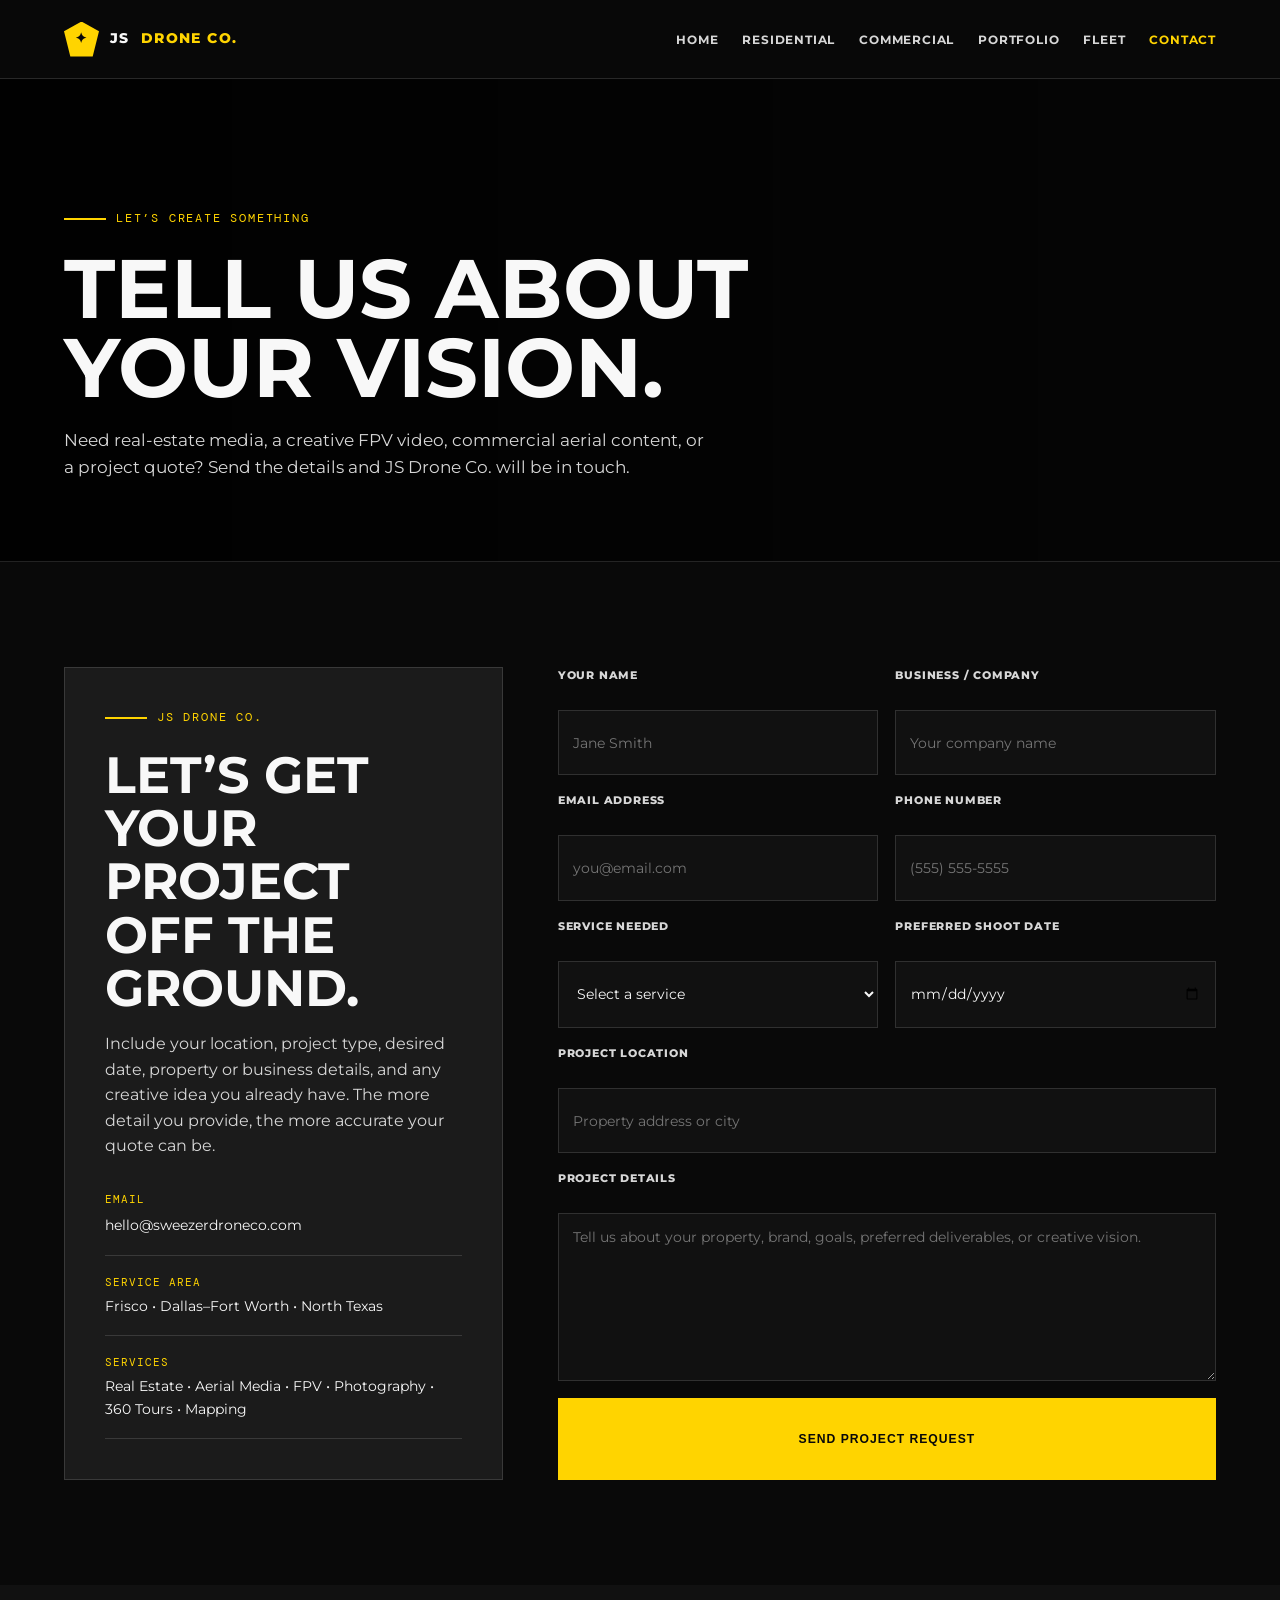
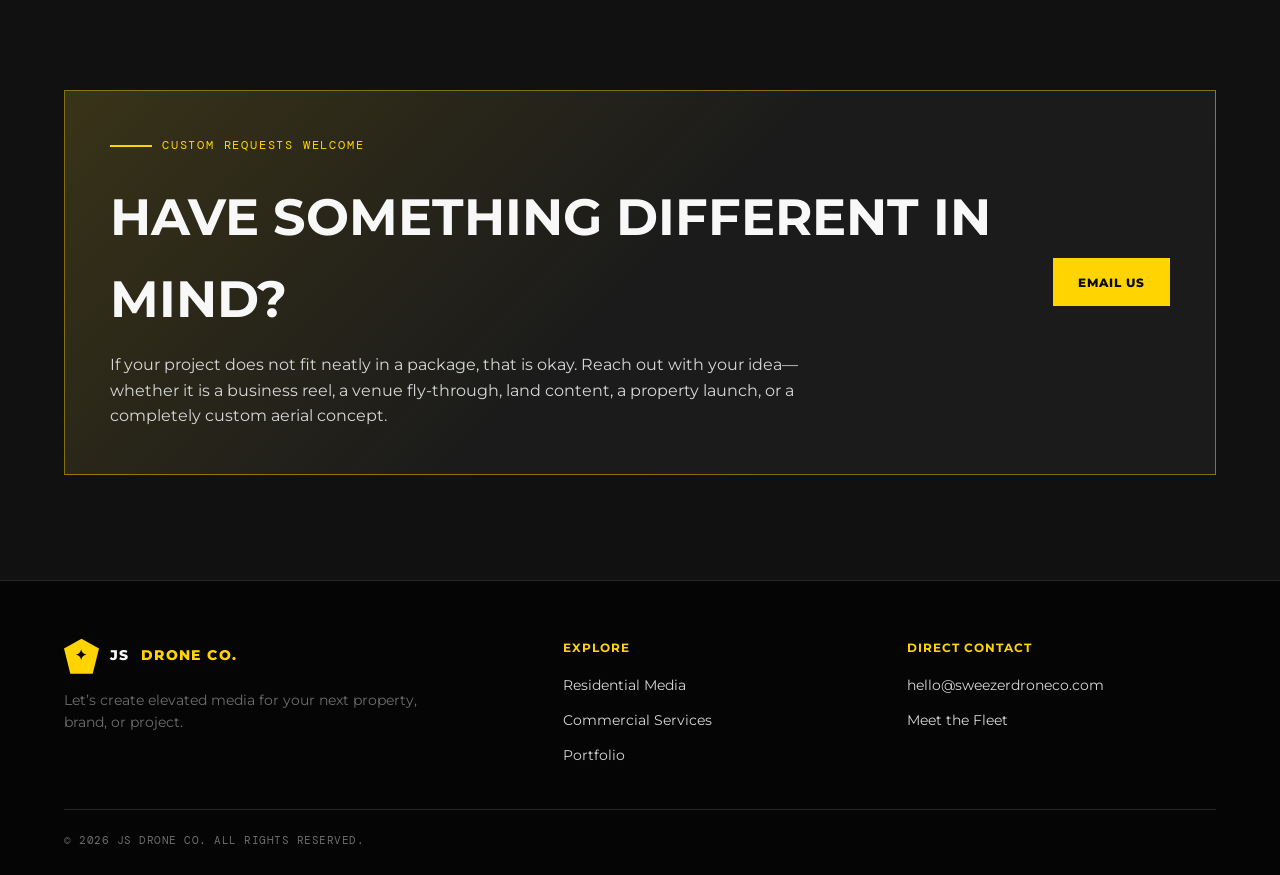
==== contact.html @ fb0ce666 "Add files via upload" ====
<!DOCTYPE html>
<html lang="en">
<head>
  <meta charset="UTF-8">
  <meta name="viewport" content="width=device-width, initial-scale=1.0">
  <title>Contact | JS Drone Co.</title>
  <link rel="stylesheet" href="style.css">
</head>

<body>
  <nav class="navbar">
    <div class="container nav-inner">
      <a href="index.html" class="logo">
        <div class="logo-icon">✦</div>
        JS <span>Drone Co.</span>
      </a>

      <button class="menu-toggle" onclick="toggleMenu()">☰</button>

      <ul class="nav-links" id="navLinks">
        <li><a href="index.html">Home</a></li>
        <li><a href="residential.html">Residential</a></li>
        <li><a href="commercial.html">Commercial</a></li>
        <li><a href="portfolio.html">Portfolio</a></li>
        <li><a href="fleet.html">Fleet</a></li>
        <li><a class="active" href="contact.html">Contact</a></li>
      </ul>
    </div>
  </nav>

  <header class="page-hero">
    <div class="container">
      <div class="eyebrow">Let’s Create Something</div>
      <h1>Tell us about your vision.</h1>
      <p>
        Need real-estate media, a creative FPV video, commercial aerial content,
        or a project quote? Send the details and JS Drone Co. will be in touch.
      </p>
    </div>
  </header>

  <section class="content-section">
    <div class="container contact-layout">
      <aside class="contact-panel">
        <div class="eyebrow">JS Drone Co.</div>
        <h2>Let’s get your project off the ground.</h2>

        <p>
          Include your location, project type, desired date, property or business
          details, and any creative idea you already have. The more detail you
          provide, the more accurate your quote can be.
        </p>

        <div class="contact-details">
          <div class="contact-detail">
            <span>Email</span>
            <a href="mailto:hello@sweezerdroneco.com">hello@sweezerdroneco.com</a>
          </div>

          <div class="contact-detail">
            <span>Service Area</span>
            <p>Frisco • Dallas–Fort Worth • North Texas</p>
          </div>

          <div class="contact-detail">
            <span>Services</span>
            <p>Real Estate • Aerial Media • FPV • Photography • 360 Tours • Mapping</p>
          </div>
        </div>
      </aside>

      <form class="contact-form" action="#" method="post">
        <div class="form-row">
          <div class="form-group">
            <label for="name">Your Name</label>
            <input type="text" id="name" name="name" placeholder="Jane Smith" required>
          </div>

          <div class="form-group">
            <label for="business">Business / Company</label>
            <input type="text" id="business" name="business" placeholder="Your company name">
          </div>
        </div>

        <div class="form-row">
          <div class="form-group">
            <label for="email">Email Address</label>
            <input type="email" id="email" name="email" placeholder="you@email.com" required>
          </div>

          <div class="form-group">
            <label for="phone">Phone Number</label>
            <input type="tel" id="phone" name="phone" placeholder="(555) 555-5555">
          </div>
        </div>

        <div class="form-row">
          <div class="form-group">
            <label for="service">Service Needed</label>
            <select id="service" name="service">
              <option value="">Select a service</option>
              <option>Residential Real Estate Media</option>
              <option>Aerial Photography</option>
              <option>Aerial Video</option>
              <option>FPV Creative Video</option>
              <option>360° Virtual Tour</option>
              <option>Commercial Media</option>
              <option>Orthomosaic Mapping</option>
              <option>Other / Custom Project</option>
            </select>
          </div>

          <div class="form-group">
            <label for="date">Preferred Shoot Date</label>
            <input type="date" id="date" name="date">
          </div>
        </div>

        <div class="form-group">
          <label for="location">Project Location</label>
          <input type="text" id="location" name="location" placeholder="Property address or city">
        </div>

        <div class="form-group">
          <label for="message">Project Details</label>
          <textarea id="message" name="message" placeholder="Tell us about your property, brand, goals, preferred deliverables, or creative vision." required></textarea>
        </div>

        <button type="submit" class="btn">Send Project Request</button>
      </form>
    </div>
  </section>

  <section class="content-section dark-section">
    <div class="container">
      <div class="coming-soon">
        <div>
          <div class="eyebrow">Custom Requests Welcome</div>
          <h2>Have something different in mind?</h2>
          <p>
            If your project does not fit neatly in a package, that is okay.
            Reach out with your idea—whether it is a business reel, a venue
            fly-through, land content, a property launch, or a completely
            custom aerial concept.
          </p>
        </div>

        <a href="mailto:hello@sweezerdroneco.com" class="btn">Email Us</a>
      </div>
    </div>
  </section>

  <footer class="footer">
    <div class="container footer-grid">
      <div>
        <a href="index.html" class="logo">
          <div class="logo-icon">✦</div>
          JS <span>Drone Co.</span>
        </a>
        <p>Let’s create elevated media for your next property, brand, or project.</p>
      </div>

      <div>
        <h4>Explore</h4>
        <ul class="footer-links">
          <li><a href="residential.html">Residential Media</a></li>
          <li><a href="commercial.html">Commercial Services</a></li>
          <li><a href="portfolio.html">Portfolio</a></li>
        </ul>
      </div>

      <div>
        <h4>Direct Contact</h4>
        <ul class="footer-links">
          <li><a href="mailto:hello@sweezerdroneco.com">hello@sweezerdroneco.com</a></li>
          <li><a href="fleet.html">Meet the Fleet</a></li>
        </ul>
      </div>
    </div>

    <div class="container copyright">© 2026 JS Drone Co. All Rights Reserved.</div>
  </footer>

  <script>
    function toggleMenu() {
      document.getElementById("navLinks").classList.toggle("open");
    }
  </script>
</body>
</html>
---- style.css ----
@import url("https://fonts.googleapis.com/css2?family=DM+Mono:wght@400;500&family=Montserrat:wght@400;500;600;700;800;900&display=swap");

:root {
  --black: #090909;
  --dark: #111111;
  --charcoal: #1b1b1b;
  --gray: #6d6d6d;
  --light-gray: #d7d7d7;
  --white: #f8f8f8;
  --yellow: #ffd400;
  --yellow-dark: #e4bb00;
  --border: rgba(255, 255, 255, 0.13);
}

* {
  margin: 0;
  padding: 0;
  box-sizing: border-box;
}

html {
  scroll-behavior: smooth;
}

body {
  background: var(--black);
  color: var(--white);
  font-family: "Montserrat", Arial, sans-serif;
  line-height: 1.6;
}

a {
  color: inherit;
  text-decoration: none;
}

img {
  display: block;
  width: 100%;
}

.container {
  width: min(1160px, 90%);
  margin: 0 auto;
}

/* NAVIGATION */

.navbar {
  position: sticky;
  top: 0;
  z-index: 1000;
  background: rgba(9, 9, 9, 0.94);
  border-bottom: 1px solid var(--border);
  backdrop-filter: blur(12px);
}

.nav-inner {
  min-height: 78px;
  display: flex;
  align-items: center;
  justify-content: space-between;
  gap: 24px;
}

.logo {
  display: flex;
  align-items: center;
  gap: 11px;
  font-size: 0.85rem;
  font-weight: 800;
  letter-spacing: 1.4px;
  text-transform: uppercase;
}

.logo-icon {
  width: 35px;
  height: 35px;
  display: grid;
  place-items: center;
  color: var(--black);
  background: var(--yellow);
  clip-path: polygon(50% 0%, 100% 28%, 82% 100%, 18% 100%, 0% 28%);
}

.logo span {
  color: var(--yellow);
}

.nav-links {
  display: flex;
  align-items: center;
  gap: 24px;
  list-style: none;
}

.nav-links a {
  color: var(--light-gray);
  font-size: 0.76rem;
  font-weight: 700;
  letter-spacing: 0.8px;
  text-transform: uppercase;
  transition: color 0.2s ease;
}

.nav-links a:hover,
.nav-links a.active {
  color: var(--yellow);
}

.menu-toggle {
  display: none;
  color: var(--white);
  background: transparent;
  border: 0;
  font-size: 1.5rem;
  cursor: pointer;
}

/* BUTTONS */

.btn {
  display: inline-flex;
  align-items: center;
  justify-content: center;
  min-height: 48px;
  padding: 0 24px;
  font-size: 0.76rem;
  font-weight: 800;
  letter-spacing: 1px;
  text-transform: uppercase;
  border: 1px solid var(--yellow);
  background: var(--yellow);
  color: var(--black);
  transition: transform 0.2s ease, background 0.2s ease, color 0.2s ease;
}

.btn:hover {
  transform: translateY(-3px);
  background: transparent;
  color: var(--yellow);
}

.btn-outline {
  background: transparent;
  color: var(--white);
  border-color: var(--border);
}

.btn-outline:hover {
  border-color: var(--yellow);
  color: var(--yellow);
}

/* HERO */

.hero {
  position: relative;
  min-height: 780px;
  display: grid;
  place-items: center;
  overflow: hidden;
  background:
    linear-gradient(90deg, rgba(0, 0, 0, 0.9), rgba(0, 0, 0, 0.35)),
    url("https://images.unsplash.com/photo-1506947411487-a56738267384?auto=format&fit=crop&w=1800&q=85")
    center/cover;
}

.hero::after {
  content: "";
  position: absolute;
  inset: 0;
  opacity: 0.28;
  pointer-events: none;
  background-image:
    linear-gradient(rgba(255, 212, 0, 0.12) 1px, transparent 1px),
    linear-gradient(90deg, rgba(255, 212, 0, 0.12) 1px, transparent 1px);
  background-size: 65px 65px;
}

.hero-content {
  position: relative;
  z-index: 1;
  width: min(1160px, 90%);
  padding: 130px 0;
}

.eyebrow {
  display: flex;
  align-items: center;
  gap: 10px;
  margin-bottom: 20px;
  color: var(--yellow);
  font-family: "DM Mono", monospace;
  font-size: 0.78rem;
  letter-spacing: 1.8px;
  text-transform: uppercase;
}

.eyebrow::before {
  content: "";
  display: block;
  width: 42px;
  height: 2px;
  background: var(--yellow);
}

.hero h1 {
  max-width: 850px;
  font-size: clamp(3rem, 8vw, 7rem);
  line-height: 0.95;
  text-transform: uppercase;
  letter-spacing: -3px;
}

.hero h1 span {
  color: var(--yellow);
}

.hero p {
  max-width: 610px;
  margin: 25px 0 32px;
  color: var(--light-gray);
  font-size: 1.05rem;
}

.hero-actions {
  display: flex;
  flex-wrap: wrap;
  gap: 14px;
}

/* WELCOME SECTION */

.welcome-section {
  padding: 115px 0;
  background: var(--dark);
}

.section-heading {
  max-width: 760px;
  margin-bottom: 46px;
}

.section-heading h2 {
  margin-top: 12px;
  font-size: clamp(2rem, 4.8vw, 4rem);
  line-height: 1;
  text-transform: uppercase;
}

.section-heading p {
  margin-top: 18px;
  color: var(--light-gray);
}

.choice-grid {
  display: grid;
  grid-template-columns: repeat(3, 1fr);
  gap: 18px;
}

.choice-card {
  position: relative;
  min-height: 440px;
  display: flex;
  align-items: end;
  padding: 30px;
  overflow: hidden;
  border: 1px solid var(--border);
  background: var(--charcoal);
}

.choice-card::before {
  content: "";
  position: absolute;
  inset: 0;
  background-position: center;
  background-size: cover;
  filter: grayscale(100%);
  opacity: 0.45;
  transition: transform 0.45s ease, filter 0.45s ease, opacity 0.45s ease;
}

.choice-card:hover::before {
  transform: scale(1.08);
  filter: grayscale(0%);
  opacity: 0.58;
}

.choice-card:nth-child(1)::before {
  background-image: url("https://images.unsplash.com/photo-1600585154340-be6161a56a0c?auto=format&fit=crop&w=1000&q=80");
}

.choice-card:nth-child(2)::before {
  background-image: url("https://images.unsplash.com/photo-1486406146926-c627a92ad1ab?auto=format&fit=crop&w=1000&q=80");
}

.choice-card:nth-child(3)::before {
  background-image: url("https://images.unsplash.com/photo-1500534314209-a25ddb2bd429?auto=format&fit=crop&w=1000&q=80");
}

.choice-card::after {
  content: "";
  position: absolute;
  inset: 0;
  background: linear-gradient(0deg, rgba(0, 0, 0, 0.96), rgba(0, 0, 0, 0.08));
}

.choice-content {
  position: relative;
  z-index: 1;
}

.choice-number {
  display: block;
  margin-bottom: 18px;
  color: var(--yellow);
  font-family: "DM Mono", monospace;
  font-size: 0.75rem;
}

.choice-card h3 {
  margin-bottom: 12px;
  font-size: 1.65rem;
  text-transform: uppercase;
}

.choice-card p {
  margin-bottom: 20px;
  color: var(--light-gray);
  font-size: 0.9rem;
}

/* STATS */

.stats {
  border-top: 1px solid var(--border);
  border-bottom: 1px solid var(--border);
  background: var(--black);
}

.stats-grid {
  display: grid;
  grid-template-columns: repeat(4, 1fr);
}

.stat {
  padding: 38px 26px;
  border-right: 1px solid var(--border);
}

.stat:last-child {
  border-right: 0;
}

.stat strong {
  display: block;
  color: var(--yellow);
  font-size: 2rem;
}

.stat span {
  color: var(--light-gray);
  font-size: 0.75rem;
  font-weight: 700;
  letter-spacing: 1px;
  text-transform: uppercase;
}

/* PAGE HERO */

.page-hero {
  position: relative;
  padding: 130px 0 80px;
  overflow: hidden;
  border-bottom: 1px solid var(--border);
  background:
    linear-gradient(90deg, rgba(0, 0, 0, 0.93), rgba(0, 0, 0, 0.4)),
    url("https://images.unsplash.com/photo-1506947411487-a56738267384?auto=format&fit=crop&w=1800&q=85")
    center/cover;
}

.page-hero.residential-hero {
  background:
    linear-gradient(90deg, rgba(0, 0, 0, 0.92), rgba(0, 0, 0, 0.35)),
    url("https://images.unsplash.com/photo-1600585154340-be6161a56a0c?auto=format&fit=crop&w=1800&q=85")
    center/cover;
}

.page-hero.commercial-hero {
  background:
    linear-gradient(90deg, rgba(0, 0, 0, 0.92), rgba(0, 0, 0, 0.35)),
    url("https://images.unsplash.com/photo-1486406146926-c627a92ad1ab?auto=format&fit=crop&w=1800&q=85")
    center/cover;
}

.page-hero.fleet-hero {
  background:
    linear-gradient(90deg, rgba(0, 0, 0, 0.92), rgba(0, 0, 0, 0.35)),
    url("https://images.unsplash.com/photo-1473968512647-3e447244af8f?auto=format&fit=crop&w=1800&q=85")
    center/cover;
}

.page-hero h1 {
  max-width: 800px;
  margin-top: 15px;
  font-size: clamp(3rem, 6.5vw, 6rem);
  line-height: 0.95;
  text-transform: uppercase;
}

.page-hero p {
  max-width: 650px;
  margin-top: 20px;
  color: var(--light-gray);
  font-size: 1.05rem;
}

/* SERVICE CONTENT */

.content-section {
  padding: 105px 0;
}

.dark-section {
  background: var(--dark);
}

.service-grid {
  display: grid;
  grid-template-columns: 0.8fr 1.2fr;
  gap: 70px;
  align-items: start;
}

.service-grid h2,
.contact-panel h2 {
  margin-top: 12px;
  font-size: clamp(2rem, 4vw, 3.6rem);
  line-height: 1.04;
  text-transform: uppercase;
}

.service-grid p {
  color: var(--light-gray);
  margin-bottom: 20px;
}

.service-list {
  display: grid;
  gap: 14px;
  list-style: none;
}

.service-list li {
  padding: 17px 18px;
  border-left: 3px solid var(--yellow);
  background: var(--charcoal);
  color: var(--white);
  font-size: 0.92rem;
}

.service-list li span {
  display: block;
  margin-top: 3px;
  color: var(--gray);
  font-size: 0.8rem;
}

/* PORTFOLIO */

.portfolio-grid {
  display: grid;
  grid-template-columns: repeat(12, 1fr);
  grid-auto-rows: 245px;
  gap: 16px;
}

.portfolio-item {
  position: relative;
  overflow: hidden;
  border: 1px solid var(--border);
  background: var(--charcoal);
}

.portfolio-item:nth-child(1) {
  grid-column: span 7;
  grid-row: span 2;
}

.portfolio-item:nth-child(2) {
  grid-column: span 5;
}

.portfolio-item:nth-child(3) {
  grid-column: span 5;
}

.portfolio-item:nth-child(4) {
  grid-column: span 4;
}

.portfolio-item:nth-child(5) {
  grid-column: span 4;
}

.portfolio-item:nth-child(6) {
  grid-column: span 4;
}

.portfolio-item img {
  height: 100%;
  object-fit: cover;
  filter: grayscale(100%);
  transition: transform 0.4s ease, filter 0.4s ease;
}

.portfolio-item:hover img {
  transform: scale(1.06);
  filter: grayscale(0%);
}

.portfolio-overlay {
  position: absolute;
  inset: auto 0 0 0;
  padding: 60px 22px 20px;
  background: linear-gradient(0deg, rgba(0, 0, 0, 0.95), transparent);
}

.portfolio-overlay span {
  color: var(--yellow);
  font-family: "DM Mono", monospace;
  font-size: 0.7rem;
  letter-spacing: 1px;
  text-transform: uppercase;
}

.portfolio-overlay h3 {
  margin-top: 4px;
  font-size: 1.1rem;
  text-transform: uppercase;
}

/* 360 TOURS */

.tour-grid {
  display: grid;
  grid-template-columns: repeat(3, 1fr);
  gap: 18px;
}

.tour-card {
  border: 1px solid var(--border);
  background: var(--charcoal);
}

.tour-embed {
  min-height: 230px;
  display: grid;
  place-items: center;
  padding: 25px;
  border-bottom: 1px solid var(--border);
  background:
    radial-gradient(circle at center, rgba(255, 212, 0, 0.16), transparent 55%),
    #111;
  text-align: center;
}

.tour-embed span {
  color: var(--yellow);
  font-family: "DM Mono", monospace;
  font-size: 0.75rem;
  letter-spacing: 1px;
  text-transform: uppercase;
}

.tour-info {
  padding: 21px;
}

.tour-info h3 {
  font-size: 1rem;
  text-transform: uppercase;
}

.tour-info p {
  margin-top: 6px;
  color: var(--gray);
  font-size: 0.84rem;
}

/* COMING SOON */

.coming-soon {
  display: grid;
  grid-template-columns: 1fr auto;
  gap: 35px;
  align-items: center;
  padding: 45px;
  border: 1px solid rgba(255, 212, 0, 0.45);
  background:
    linear-gradient(135deg, rgba(255, 212, 0, 0.13), transparent 50%),
    var(--charcoal);
}

.coming-soon h2 {
  margin-top: 9px;
  font-size: clamp(1.8rem, 4vw, 3.4rem);
  text-transform: uppercase;
}

.coming-soon p {
  max-width: 700px;
  margin-top: 12px;
  color: var(--light-gray);
}

/* FLEET */

.fleet-grid {
  display: grid;
  grid-template-columns: repeat(3, 1fr);
  gap: 18px;
}

.fleet-card {
  overflow: hidden;
  border: 1px solid var(--border);
  background: var(--charcoal);
}

.fleet-image {
  height: 250px;
  background-position: center;
  background-size: cover;
  filter: grayscale(100%);
}

.fleet-card:nth-child(1) .fleet-image {
  background-image: url("https://images.unsplash.com/photo-1473968512647-3e447244af8f?auto=format&fit=crop&w=1000&q=85");
}

.fleet-card:nth-child(2) .fleet-image {
  background-image: url("https://images.unsplash.com/photo-1508614589041-895b88991e3e?auto=format&fit=crop&w=1000&q=85");
}

.fleet-card:nth-child(3) .fleet-image {
  background-image: url("https://images.unsplash.com/photo-1527977966376-1c8408f9f108?auto=format&fit=crop&w=1000&q=85");
}

.fleet-info {
  padding: 25px;
}

.fleet-info h3 {
  color: var(--yellow);
  font-size: 1.25rem;
  text-transform: uppercase;
}

.fleet-info p {
  margin-top: 10px;
  color: var(--light-gray);
  font-size: 0.88rem;
}

.fleet-tags {
  display: flex;
  flex-wrap: wrap;
  gap: 8px;
  margin-top: 18px;
}

.fleet-tags span {
  padding: 6px 8px;
  border: 1px solid var(--border);
  color: var(--gray);
  font-family: "DM Mono", monospace;
  font-size: 0.65rem;
  letter-spacing: 0.6px;
  text-transform: uppercase;
}

/* CONTACT */

.contact-layout {
  display: grid;
  grid-template-columns: 0.8fr 1.2fr;
  gap: 55px;
}

.contact-panel {
  padding: 40px;
  background: var(--charcoal);
  border: 1px solid var(--border);
}

.contact-panel p {
  margin-top: 17px;
  color: var(--light-gray);
}

.contact-details {
  display: grid;
  gap: 18px;
  margin-top: 32px;
}

.contact-detail {
  border-bottom: 1px solid var(--border);
  padding-bottom: 17px;
}

.contact-detail span {
  display: block;
  margin-bottom: 4px;
  color: var(--yellow);
  font-family: "DM Mono", monospace;
  font-size: 0.67rem;
  letter-spacing: 1px;
  text-transform: uppercase;
}

.contact-detail a,
.contact-detail p {
  margin: 0;
  color: var(--white);
  font-size: 0.9rem;
}

.contact-form {
  display: grid;
  gap: 17px;
}

.form-row {
  display: grid;
  grid-template-columns: 1fr 1fr;
  gap: 17px;
}

.form-group {
  display: grid;
  gap: 8px;
}

label {
  color: var(--light-gray);
  font-size: 0.7rem;
  font-weight: 800;
  letter-spacing: 0.8px;
  text-transform: uppercase;
}

input,
select,
textarea {
  width: 100%;
  padding: 14px;
  border: 1px solid var(--border);
  outline: none;
  background: var(--dark);
  color: var(--white);
  font-family: inherit;
  font-size: 0.9rem;
}

input:focus,
select:focus,
textarea:focus {
  border-color: var(--yellow);
}

textarea {
  min-height: 150px;
  resize: vertical;
}

/* FOOTER */

.footer {
  padding: 58px 0 25px;
  border-top: 1px solid var(--border);
  background: #050505;
}

.footer-grid {
  display: grid;
  grid-template-columns: 1.5fr 1fr 1fr;
  gap: 35px;
  padding-bottom: 42px;
}

.footer p {
  max-width: 390px;
  margin-top: 15px;
  color: var(--gray);
  font-size: 0.87rem;
}

.footer h4 {
  margin-bottom: 15px;
  color: var(--yellow);
  font-size: 0.73rem;
  letter-spacing: 1px;
  text-transform: uppercase;
}

.footer-links {
  display: grid;
  gap: 9px;
  list-style: none;
}

.footer-links a {
  color: var(--light-gray);
  font-size: 0.85rem;
}

.footer-links a:hover {
  color: var(--yellow);
}

.copyright {
  padding-top: 22px;
  border-top: 1px solid var(--border);
  color: var(--gray);
  font-family: "DM Mono", monospace;
  font-size: 0.68rem;
  letter-spacing: 0.5px;
  text-transform: uppercase;
}

/* RESPONSIVE */

@media (max-width: 900px) {
  .choice-grid,
  .fleet-grid,
  .tour-grid {
    grid-template-columns: 1fr;
  }

  .choice-card {
    min-height: 330px;
  }

  .service-grid,
  .contact-layout {
    grid-template-columns: 1fr;
    gap: 35px;
  }

  .portfolio-grid {
    grid-template-columns: repeat(2, 1fr);
    grid-auto-rows: 260px;
  }

  .portfolio-item:nth-child(n) {
    grid-column: span 1;
    grid-row: span 1;
  }

  .portfolio-item:nth-child(1) {
    grid-column: span 2;
  }

  .stats-grid {
    grid-template-columns: repeat(2, 1fr);
  }

  .stat:nth-child(2) {
    border-right: 0;
  }

  .stat:nth-child(-n + 2) {
    border-bottom: 1px solid var(--border);
  }
}

@media (max-width: 720px) {
  .nav-inner {
    min-height: 67px;
  }

  .menu-toggle {
    display: block;
  }

  .nav-links {
    position: absolute;
    top: 67px;
    left: 0;
    right: 0;
    display: none;
    flex-direction: column;
    align-items: stretch;
    gap: 0;
    padding: 12px 5%;
    border-bottom: 1px solid var(--border);
    background: var(--dark);
  }

  .nav-links.open {
    display: flex;
  }

  .nav-links li a {
    display: block;
    padding: 13px 0;
  }

  .hero {
    min-height: 690px;
  }

  .hero h1 {
    letter-spacing: -1.5px;
  }

  .content-section,
  .welcome-section {
    padding: 75px 0;
  }

  .coming-soon {
    grid-template-columns: 1fr;
    padding: 30px;
  }

  .footer-grid {
    grid-template-columns: 1fr;
  }

  .form-row {
    grid-template-columns: 1fr;
  }
}

@media (max-width: 480px) {
  .stats-grid {
    grid-template-columns: 1fr;
  }

  .stat,
  .stat:nth-child(2) {
    border-right: 0;
    border-bottom: 1px solid var(--border);
  }

  .stat:last-child {
    border-bottom: 0;
  }

  .portfolio-grid {
    grid-template-columns: 1fr;
  }

  .portfolio-item:nth-child(1) {
    grid-column: span 1;
  }

  .contact-panel {
    padding: 26px;
  }
}
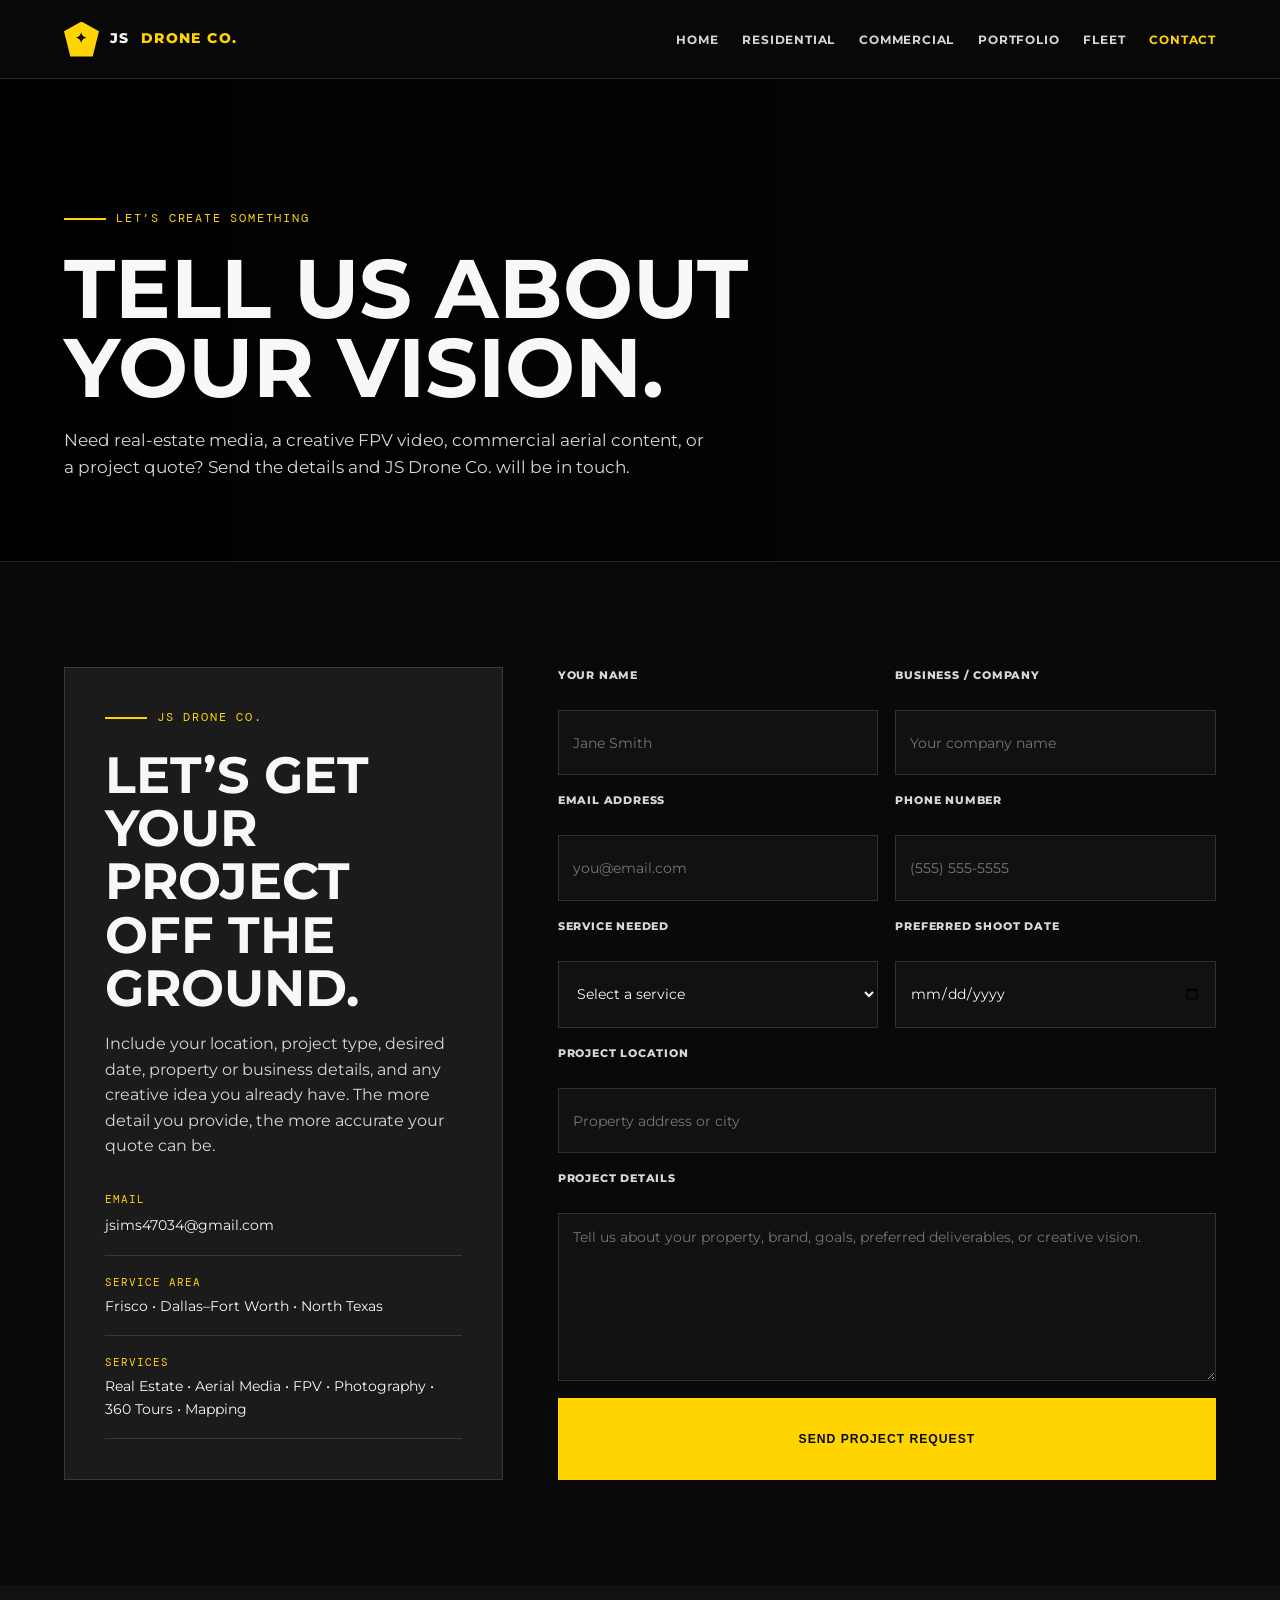
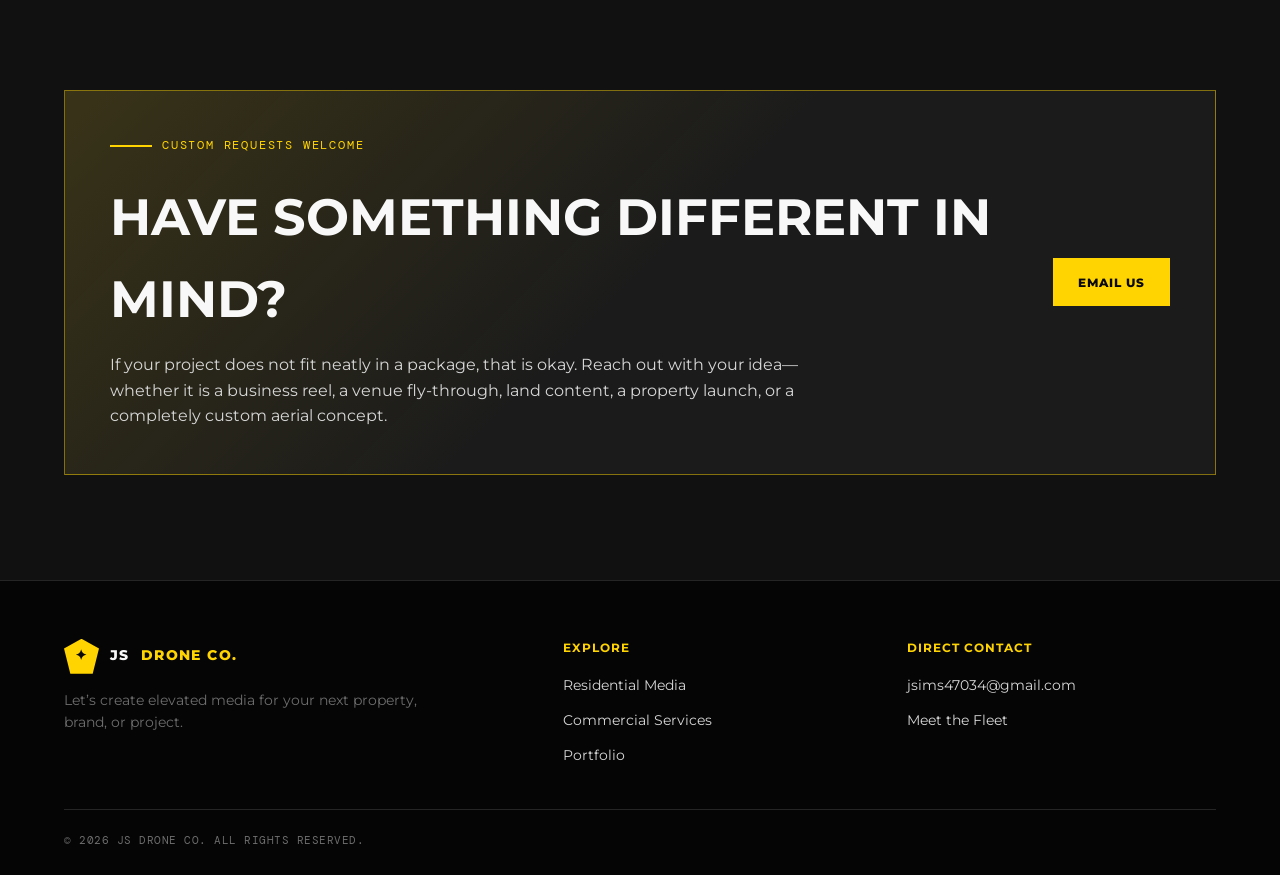
==== commit bfc605d1: "Update contact form and email handling to work" ====
--- a/contact.html
+++ b/contact.html
@@ -54,7 +54,7 @@
         <div class="contact-details">
           <div class="contact-detail">
             <span>Email</span>
-            <a href="mailto:hello@sweezerdroneco.com">hello@sweezerdroneco.com</a>
+            <a href="mailto:jsims47034@gmail.com">jsims47034@gmail.com</a>
           </div>
 
           <div class="contact-detail">
@@ -69,7 +69,7 @@
         </div>
       </aside>
 
-      <form class="contact-form" action="#" method="post">
+      <form class="contact-form" id="contactForm">
         <div class="form-row">
           <div class="form-group">
             <label for="name">Your Name</label>
@@ -145,7 +145,9 @@
           </p>
         </div>
 
-        <a href="mailto:hello@sweezerdroneco.com" class="btn">Email Us</a>
+        <a href="mailto:jsims47034@gmail.com?subject=Drone%20Services%20Inquiry" class="btn">
+  Email Us
+</a>
       </div>
     </div>
   </section>
@@ -172,7 +174,7 @@
       <div>
         <h4>Direct Contact</h4>
         <ul class="footer-links">
-          <li><a href="mailto:hello@sweezerdroneco.com">hello@sweezerdroneco.com</a></li>
+          <li><a href="mailto:jsims47034@gmail.com">jsims47034@gmail.com</a></li>
           <li><a href="fleet.html">Meet the Fleet</a></li>
         </ul>
       </div>
@@ -181,10 +183,37 @@
     <div class="container copyright">© 2026 JS Drone Co. All Rights Reserved.</div>
   </footer>
 
-  <script>
-    function toggleMenu() {
-      document.getElementById("navLinks").classList.toggle("open");
-    }
-  </script>
-</body>
-</html>+<script>
+  function toggleMenu() {
+    document.getElementById("navLinks").classList.toggle("open");
+  }
+
+  document.getElementById("contactForm").addEventListener("submit", function (event) {
+    event.preventDefault();
+
+    const name = document.getElementById("name").value;
+    const business = document.getElementById("business").value;
+    const email = document.getElementById("email").value;
+    const phone = document.getElementById("phone").value;
+    const service = document.getElementById("service").value;
+    const date = document.getElementById("date").value;
+    const location = document.getElementById("location").value;
+    const message = document.getElementById("message").value;
+
+    const subject = encodeURIComponent("New Drone Project Request from " + name);
+
+    const body = encodeURIComponent(
+      "Name: " + name + "\n" +
+      "Business: " + business + "\n" +
+      "Email: " + email + "\n" +
+      "Phone: " + phone + "\n" +
+      "Service Needed: " + service + "\n" +
+      "Preferred Shoot Date: " + date + "\n" +
+      "Project Location: " + location + "\n\n" +
+      "Project Details:\n" + message
+    );
+
+    window.location.href =
+      "mailto:jsims47034@gmail.com?subject=" + subject + "&body=" + body;
+  });
+</script>
